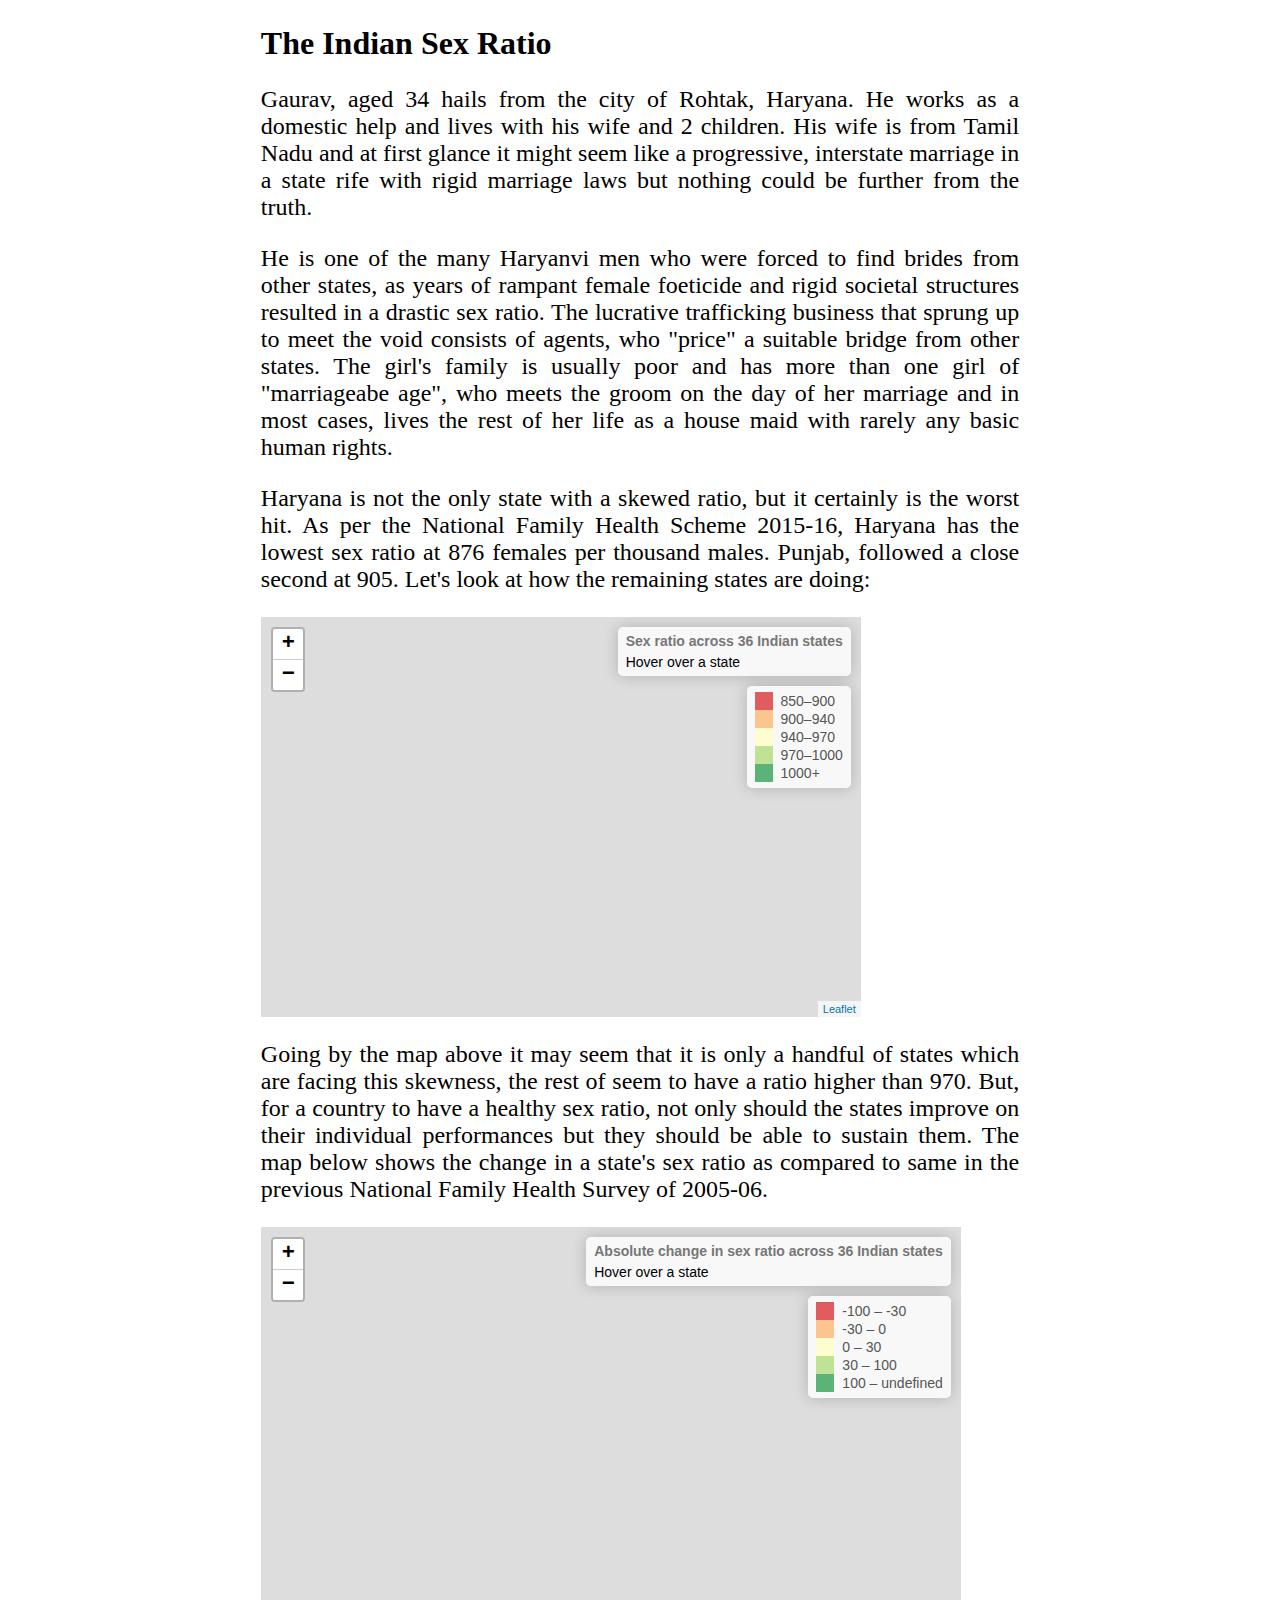
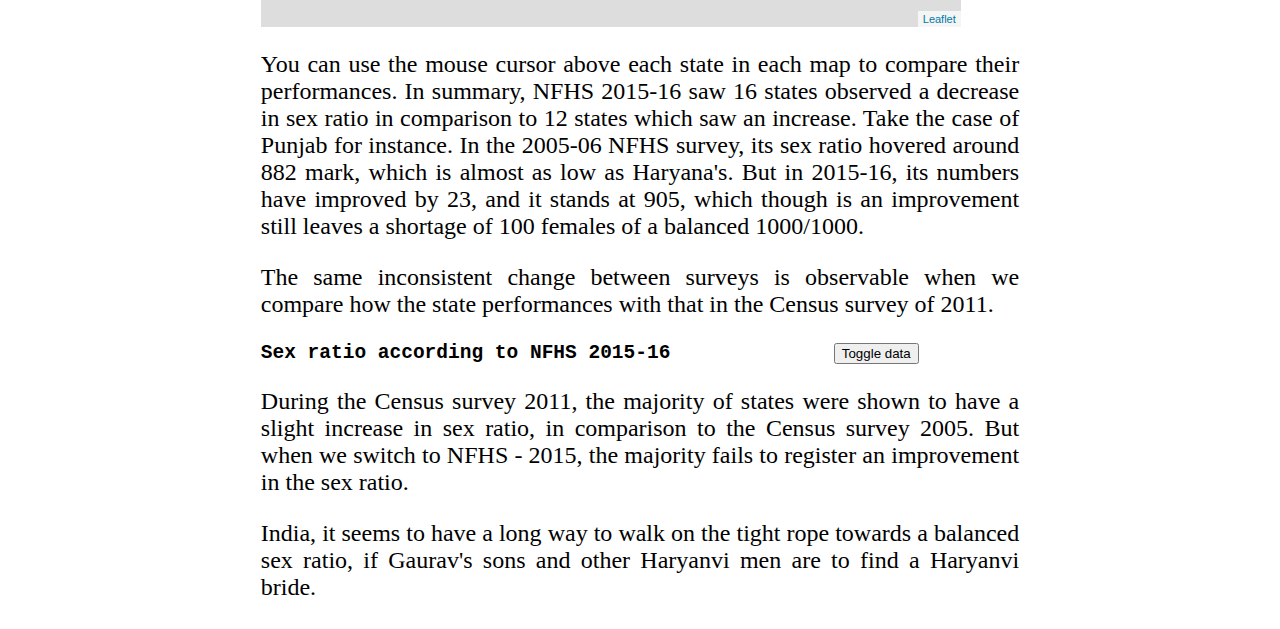
==== sexratio/index.html @ b7715699 "ENH: first commit to story" ====
<!doctype html>
<html lang="en">
  <head>
    <meta charset="utf-8">
    <title>How the sex ratio is not doing good</title>
    
    <!-- SEE IF ALL THE METADATA BELOW HAS TO BE CHANGED -->
    <meta name="apple-mobile-web-app-capable" content="yes" />
    <meta name="apple-mobile-web-app-status-bar-style" content="black-translucent" />
    <meta name="viewport" content="width=device-width, initial-scale=1, minimum-scale=1, maximum-scale=1, user-scalable=no, shrink-to-fit=no">


    <link rel="stylesheet" href="css/leaflet.css" />
    <link rel="stylesheet" href="css/style.css" />
    <script src="js/jquery-3.2.1.min.js"></script>
    <script src="/js/d3.v4.min.js"></script>
    <script src="js/leaflet.js"></script>
    <script src="js/topojson.min.js"></script>
    <style type="text/css">
        
    </style>
</head>
<body>
    <div class="container">
        <h1>
            The Indian Sex Ratio
        </h1>
        <div class="story">
            <p>Gaurav, aged 34 hails from the city of Rohtak, Haryana. He works as a
            domestic help and lives with his wife and 2 children. His wife is from Tamil
            Nadu and at first glance it might seem like a progressive, interstate marriage in a 
            state rife with rigid marriage laws but nothing could be further from the truth.
            </p>

            
            <p>
                He is one of the many Haryanvi men who were forced to find brides from other states,
                as years of rampant female foeticide and rigid societal structures resulted in 
                a drastic sex ratio. The lucrative trafficking business that sprung up to 
                meet the void consists of agents, who "price" a suitable bridge from other states. 
                The girl's family is usually poor and has more than one girl of "marriageabe age",
                who meets the groom on the day of her marriage and in most cases, lives the rest of 
                her life as a house maid with rarely any basic human rights.
            </p>

            <p>
                Haryana is not the only state with a skewed ratio, but it certainly is the worst hit.
                As per the National Family Health Scheme 2015-16, Haryana has the lowest sex ratio
                at 876 females per thousand males. Punjab, followed a close second at 905. Let's look at 
                how the remaining states are doing:
            </p>
        </div>
        <div class="visual" id="sex_ratio_india">
        </div>
        <div class="story">
            <p>
                Going by the map above it may seem that it is only a handful of states which are
                facing this skewness, the rest of seem to have a ratio higher than 970. But, for
                a country to have a healthy sex ratio, not only should the states improve on their
                individual performances but they should be able to sustain them. The map below 
                shows the change in a state's sex ratio as compared to same in the previous 
                National Family Health Survey of 2005-06.    
            </p>
        </div>
        <div class="visual" id="yoy_sex_ratio"></div>
        <div class="story">
            <p>
                You can use the mouse cursor above each state in each map to compare their
                performances. In summary, NFHS 2015-16 saw 16 states observed a decrease in sex
                ratio in comparison to 12 states which saw an increase. Take the case of Punjab
                for instance. In the 2005-06 NFHS survey, its sex ratio hovered around 882 mark,
                which is almost as low as Haryana's. But in 2015-16, its numbers have improved
                by 23, and it stands at 905, which though is an improvement still leaves a
                shortage of 100 females of a balanced 1000/1000.
            </p>
            <p>
                The same inconsistent change between surveys is observable when we compare how
                the state performances with that  in the Census survey of 2011.
            </p>
        </div>
        <div class="scatter">
            <h2>Sex ratio according to 
                <span class="survey_name">NFHS 2015-16</span>
                <button type="button" name="update_button" onclick="update_data()">
                  Toggle data
                </button>
            </h2>
        </div>
        <div class="story">
            <p>
                During the Census survey 2011, the majority of states were shown to have a slight 
                increase in sex ratio, in comparison to the Census survey 2005. But when we switch to 
                NFHS - 2015, the majority fails to register an improvement in the sex ratio. 
            </p>
            <p>
                India, it seems to have a long way to walk on the tight rope towards a balanced
                sex ratio, if Gaurav's sons and other Haryanvi men are to find a Haryanvi bride.
            </p>
        </div>
    </div>
    <script type="text/javascript" src="js/sex_ratio_india.js"></script>
    <script type="text/javascript" src="js/yoy_sex_ratio_india.js"></script>
    <script type="text/javascript" src="js/scatterplot.js"></script>
</body>
</html>
---- sexratio/css/leaflet.css ----
/* required styles */

.leaflet-pane,
.leaflet-tile,
.leaflet-marker-icon,
.leaflet-marker-shadow,
.leaflet-tile-container,
.leaflet-pane > svg,
.leaflet-pane > canvas,
.leaflet-zoom-box,
.leaflet-image-layer,
.leaflet-layer {
	position: absolute;
	left: 0;
	top: 0;
	}
.leaflet-container {
	overflow: hidden;
	}
.leaflet-tile,
.leaflet-marker-icon,
.leaflet-marker-shadow {
	-webkit-user-select: none;
	   -moz-user-select: none;
	        user-select: none;
	  -webkit-user-drag: none;
	}
/* Safari renders non-retina tile on retina better with this, but Chrome is worse */
.leaflet-safari .leaflet-tile {
	image-rendering: -webkit-optimize-contrast;
	}
/* hack that prevents hw layers "stretching" when loading new tiles */
.leaflet-safari .leaflet-tile-container {
	width: 1600px;
	height: 1600px;
	-webkit-transform-origin: 0 0;
	}
.leaflet-marker-icon,
.leaflet-marker-shadow {
	display: block;
	}
/* .leaflet-container svg: reset svg max-width decleration shipped in Joomla! (joomla.org) 3.x */
/* .leaflet-container img: map is broken in FF if you have max-width: 100% on tiles */
.leaflet-container .leaflet-overlay-pane svg,
.leaflet-container .leaflet-marker-pane img,
.leaflet-container .leaflet-shadow-pane img,
.leaflet-container .leaflet-tile-pane img,
.leaflet-container img.leaflet-image-layer {
	max-width: none !important;
	}

.leaflet-container.leaflet-touch-zoom {
	-ms-touch-action: pan-x pan-y;
	touch-action: pan-x pan-y;
	}
.leaflet-container.leaflet-touch-drag {
	-ms-touch-action: pinch-zoom;
	}
.leaflet-container.leaflet-touch-drag.leaflet-touch-zoom {
	-ms-touch-action: none;
	touch-action: none;
}
.leaflet-container {
	-webkit-tap-highlight-color: transparent;
}
.leaflet-container a {
	-webkit-tap-highlight-color: rgba(51, 181, 229, 0.4);
}
.leaflet-tile {
	filter: inherit;
	visibility: hidden;
	}
.leaflet-tile-loaded {
	visibility: inherit;
	}
.leaflet-zoom-box {
	width: 0;
	height: 0;
	-moz-box-sizing: border-box;
	     box-sizing: border-box;
	z-index: 800;
	}
/* workaround for https://bugzilla.mozilla.org/show_bug.cgi?id=888319 */
.leaflet-overlay-pane svg {
	-moz-user-select: none;
	}

.leaflet-pane         { z-index: 400; }

.leaflet-tile-pane    { z-index: 200; }
.leaflet-overlay-pane { z-index: 400; }
.leaflet-shadow-pane  { z-index: 500; }
.leaflet-marker-pane  { z-index: 600; }
.leaflet-tooltip-pane   { z-index: 650; }
.leaflet-popup-pane   { z-index: 700; }

.leaflet-map-pane canvas { z-index: 100; }
.leaflet-map-pane svg    { z-index: 200; }

.leaflet-vml-shape {
	width: 1px;
	height: 1px;
	}
.lvml {
	behavior: url(#default#VML);
	display: inline-block;
	position: absolute;
	}


/* control positioning */

.leaflet-control {
	position: relative;
	z-index: 800;
	pointer-events: visiblePainted; /* IE 9-10 doesn't have auto */
	pointer-events: auto;
	}
.leaflet-top,
.leaflet-bottom {
	position: absolute;
	z-index: 1000;
	pointer-events: none;
	}
.leaflet-top {
	top: 0;
	}
.leaflet-right {
	right: 0;
	}
.leaflet-bottom {
	bottom: 0;
	}
.leaflet-left {
	left: 0;
	}
.leaflet-control {
	float: left;
	clear: both;
	}
.leaflet-right .leaflet-control {
	float: right;
	}
.leaflet-top .leaflet-control {
	margin-top: 10px;
	}
.leaflet-bottom .leaflet-control {
	margin-bottom: 10px;
	}
.leaflet-left .leaflet-control {
	margin-left: 10px;
	}
.leaflet-right .leaflet-control {
	margin-right: 10px;
	}


/* zoom and fade animations */

.leaflet-fade-anim .leaflet-tile {
	will-change: opacity;
	}
.leaflet-fade-anim .leaflet-popup {
	opacity: 0;
	-webkit-transition: opacity 0.2s linear;
	   -moz-transition: opacity 0.2s linear;
	     -o-transition: opacity 0.2s linear;
	        transition: opacity 0.2s linear;
	}
.leaflet-fade-anim .leaflet-map-pane .leaflet-popup {
	opacity: 1;
	}
.leaflet-zoom-animated {
	-webkit-transform-origin: 0 0;
	    -ms-transform-origin: 0 0;
	        transform-origin: 0 0;
	}
.leaflet-zoom-anim .leaflet-zoom-animated {
	will-change: transform;
	}
.leaflet-zoom-anim .leaflet-zoom-animated {
	-webkit-transition: -webkit-transform 0.25s cubic-bezier(0,0,0.25,1);
	   -moz-transition:    -moz-transform 0.25s cubic-bezier(0,0,0.25,1);
	     -o-transition:      -o-transform 0.25s cubic-bezier(0,0,0.25,1);
	        transition:         transform 0.25s cubic-bezier(0,0,0.25,1);
	}
.leaflet-zoom-anim .leaflet-tile,
.leaflet-pan-anim .leaflet-tile {
	-webkit-transition: none;
	   -moz-transition: none;
	     -o-transition: none;
	        transition: none;
	}

.leaflet-zoom-anim .leaflet-zoom-hide {
	visibility: hidden;
	}


/* cursors */

.leaflet-interactive {
	cursor: pointer;
	}
.leaflet-grab {
	cursor: -webkit-grab;
	cursor:    -moz-grab;
	}
.leaflet-crosshair,
.leaflet-crosshair .leaflet-interactive {
	cursor: crosshair;
	}
.leaflet-popup-pane,
.leaflet-control {
	cursor: auto;
	}
.leaflet-dragging .leaflet-grab,
.leaflet-dragging .leaflet-grab .leaflet-interactive,
.leaflet-dragging .leaflet-marker-draggable {
	cursor: move;
	cursor: -webkit-grabbing;
	cursor:    -moz-grabbing;
	}

/* marker & overlays interactivity */
.leaflet-marker-icon,
.leaflet-marker-shadow,
.leaflet-image-layer,
.leaflet-pane > svg path,
.leaflet-tile-container {
	pointer-events: none;
	}

.leaflet-marker-icon.leaflet-interactive,
.leaflet-image-layer.leaflet-interactive,
.leaflet-pane > svg path.leaflet-interactive {
	pointer-events: visiblePainted; /* IE 9-10 doesn't have auto */
	pointer-events: auto;
	}

/* visual tweaks */

.leaflet-container {
	background: #ddd;
	outline: 0;
	}
.leaflet-container a {
	color: #0078A8;
	}
.leaflet-container a.leaflet-active {
	outline: 2px solid orange;
	}
.leaflet-zoom-box {
	border: 2px dotted #38f;
	background: rgba(255,255,255,0.5);
	}


/* general typography */
.leaflet-container {
	font: 12px/1.5 "Helvetica Neue", Arial, Helvetica, sans-serif;
	}


/* general toolbar styles */

.leaflet-bar {
	box-shadow: 0 1px 5px rgba(0,0,0,0.65);
	border-radius: 4px;
	}
.leaflet-bar a,
.leaflet-bar a:hover {
	background-color: #fff;
	border-bottom: 1px solid #ccc;
	width: 26px;
	height: 26px;
	line-height: 26px;
	display: block;
	text-align: center;
	text-decoration: none;
	color: black;
	}
.leaflet-bar a,
.leaflet-control-layers-toggle {
	background-position: 50% 50%;
	background-repeat: no-repeat;
	display: block;
	}
.leaflet-bar a:hover {
	background-color: #f4f4f4;
	}
.leaflet-bar a:first-child {
	border-top-left-radius: 4px;
	border-top-right-radius: 4px;
	}
.leaflet-bar a:last-child {
	border-bottom-left-radius: 4px;
	border-bottom-right-radius: 4px;
	border-bottom: none;
	}
.leaflet-bar a.leaflet-disabled {
	cursor: default;
	background-color: #f4f4f4;
	color: #bbb;
	}

.leaflet-touch .leaflet-bar a {
	width: 30px;
	height: 30px;
	line-height: 30px;
	}
.leaflet-touch .leaflet-bar a:first-child {
	border-top-left-radius: 2px;
	border-top-right-radius: 2px;
	}
.leaflet-touch .leaflet-bar a:last-child {
	border-bottom-left-radius: 2px;
	border-bottom-right-radius: 2px;
	}

/* zoom control */

.leaflet-control-zoom-in,
.leaflet-control-zoom-out {
	font: bold 18px 'Lucida Console', Monaco, monospace;
	text-indent: 1px;
	}

.leaflet-touch .leaflet-control-zoom-in, .leaflet-touch .leaflet-control-zoom-out  {
	font-size: 22px;
	}


/* layers control */

.leaflet-control-layers {
	box-shadow: 0 1px 5px rgba(0,0,0,0.4);
	background: #fff;
	border-radius: 5px;
	}
.leaflet-control-layers-toggle {
	background-image: url(images/layers.png);
	width: 36px;
	height: 36px;
	}
.leaflet-retina .leaflet-control-layers-toggle {
	background-image: url(images/layers-2x.png);
	background-size: 26px 26px;
	}
.leaflet-touch .leaflet-control-layers-toggle {
	width: 44px;
	height: 44px;
	}
.leaflet-control-layers .leaflet-control-layers-list,
.leaflet-control-layers-expanded .leaflet-control-layers-toggle {
	display: none;
	}
.leaflet-control-layers-expanded .leaflet-control-layers-list {
	display: block;
	position: relative;
	}
.leaflet-control-layers-expanded {
	padding: 6px 10px 6px 6px;
	color: #333;
	background: #fff;
	}
.leaflet-control-layers-scrollbar {
	overflow-y: scroll;
	overflow-x: hidden;
	padding-right: 5px;
	}
.leaflet-control-layers-selector {
	margin-top: 2px;
	position: relative;
	top: 1px;
	}
.leaflet-control-layers label {
	display: block;
	}
.leaflet-control-layers-separator {
	height: 0;
	border-top: 1px solid #ddd;
	margin: 5px -10px 5px -6px;
	}

/* Default icon URLs */
.leaflet-default-icon-path {
	background-image: url(images/marker-icon.png);
	}


/* attribution and scale controls */

.leaflet-container .leaflet-control-attribution {
	background: #fff;
	background: rgba(255, 255, 255, 0.7);
	margin: 0;
	}
.leaflet-control-attribution,
.leaflet-control-scale-line {
	padding: 0 5px;
	color: #333;
	}
.leaflet-control-attribution a {
	text-decoration: none;
	}
.leaflet-control-attribution a:hover {
	text-decoration: underline;
	}
.leaflet-container .leaflet-control-attribution,
.leaflet-container .leaflet-control-scale {
	font-size: 11px;
	}
.leaflet-left .leaflet-control-scale {
	margin-left: 5px;
	}
.leaflet-bottom .leaflet-control-scale {
	margin-bottom: 5px;
	}
.leaflet-control-scale-line {
	border: 2px solid #777;
	border-top: none;
	line-height: 1.1;
	padding: 2px 5px 1px;
	font-size: 11px;
	white-space: nowrap;
	overflow: hidden;
	-moz-box-sizing: border-box;
	     box-sizing: border-box;

	background: #fff;
	background: rgba(255, 255, 255, 0.5);
	}
.leaflet-control-scale-line:not(:first-child) {
	border-top: 2px solid #777;
	border-bottom: none;
	margin-top: -2px;
	}
.leaflet-control-scale-line:not(:first-child):not(:last-child) {
	border-bottom: 2px solid #777;
	}

.leaflet-touch .leaflet-control-attribution,
.leaflet-touch .leaflet-control-layers,
.leaflet-touch .leaflet-bar {
	box-shadow: none;
	}
.leaflet-touch .leaflet-control-layers,
.leaflet-touch .leaflet-bar {
	border: 2px solid rgba(0,0,0,0.2);
	background-clip: padding-box;
	}


/* popup */

.leaflet-popup {
	position: absolute;
	text-align: center;
	margin-bottom: 20px;
	}
.leaflet-popup-content-wrapper {
	padding: 1px;
	text-align: left;
	border-radius: 12px;
	}
.leaflet-popup-content {
	margin: 13px 19px;
	line-height: 1.4;
	}
.leaflet-popup-content p {
	margin: 18px 0;
	}
.leaflet-popup-tip-container {
	width: 40px;
	height: 20px;
	position: absolute;
	left: 50%;
	margin-left: -20px;
	overflow: hidden;
	pointer-events: none;
	}
.leaflet-popup-tip {
	width: 17px;
	height: 17px;
	padding: 1px;

	margin: -10px auto 0;

	-webkit-transform: rotate(45deg);
	   -moz-transform: rotate(45deg);
	    -ms-transform: rotate(45deg);
	     -o-transform: rotate(45deg);
	        transform: rotate(45deg);
	}
.leaflet-popup-content-wrapper,
.leaflet-popup-tip {
	background: white;
	color: #333;
	box-shadow: 0 3px 14px rgba(0,0,0,0.4);
	}
.leaflet-container a.leaflet-popup-close-button {
	position: absolute;
	top: 0;
	right: 0;
	padding: 4px 4px 0 0;
	border: none;
	text-align: center;
	width: 18px;
	height: 14px;
	font: 16px/14px Tahoma, Verdana, sans-serif;
	color: #c3c3c3;
	text-decoration: none;
	font-weight: bold;
	background: transparent;
	}
.leaflet-container a.leaflet-popup-close-button:hover {
	color: #999;
	}
.leaflet-popup-scrolled {
	overflow: auto;
	border-bottom: 1px solid #ddd;
	border-top: 1px solid #ddd;
	}

.leaflet-oldie .leaflet-popup-content-wrapper {
	zoom: 1;
	}
.leaflet-oldie .leaflet-popup-tip {
	width: 24px;
	margin: 0 auto;

	-ms-filter: "progid:DXImageTransform.Microsoft.Matrix(M11=0.70710678, M12=0.70710678, M21=-0.70710678, M22=0.70710678)";
	filter: progid:DXImageTransform.Microsoft.Matrix(M11=0.70710678, M12=0.70710678, M21=-0.70710678, M22=0.70710678);
	}
.leaflet-oldie .leaflet-popup-tip-container {
	margin-top: -1px;
	}

.leaflet-oldie .leaflet-control-zoom,
.leaflet-oldie .leaflet-control-layers,
.leaflet-oldie .leaflet-popup-content-wrapper,
.leaflet-oldie .leaflet-popup-tip {
	border: 1px solid #999;
	}


/* div icon */

.leaflet-div-icon {
	background: #fff;
	border: 1px solid #666;
	}


/* Tooltip */
/* Base styles for the element that has a tooltip */
.leaflet-tooltip {
	position: absolute;
	padding: 6px;
	background-color: #fff;
	border: 1px solid #fff;
	border-radius: 3px;
	color: #222;
	white-space: nowrap;
	-webkit-user-select: none;
	-moz-user-select: none;
	-ms-user-select: none;
	user-select: none;
	pointer-events: none;
	box-shadow: 0 1px 3px rgba(0,0,0,0.4);
	}
.leaflet-tooltip.leaflet-clickable {
	cursor: pointer;
	pointer-events: auto;
	}
.leaflet-tooltip-top:before,
.leaflet-tooltip-bottom:before,
.leaflet-tooltip-left:before,
.leaflet-tooltip-right:before {
	position: absolute;
	pointer-events: none;
	border: 6px solid transparent;
	background: transparent;
	content: "";
	}

/* Directions */

.leaflet-tooltip-bottom {
	margin-top: 6px;
}
.leaflet-tooltip-top {
	margin-top: -6px;
}
.leaflet-tooltip-bottom:before,
.leaflet-tooltip-top:before {
	left: 50%;
	margin-left: -6px;
	}
.leaflet-tooltip-top:before {
	bottom: 0;
	margin-bottom: -12px;
	border-top-color: #fff;
	}
.leaflet-tooltip-bottom:before {
	top: 0;
	margin-top: -12px;
	margin-left: -6px;
	border-bottom-color: #fff;
	}
.leaflet-tooltip-left {
	margin-left: -6px;
}
.leaflet-tooltip-right {
	margin-left: 6px;
}
.leaflet-tooltip-left:before,
.leaflet-tooltip-right:before {
	top: 50%;
	margin-top: -6px;
	}
.leaflet-tooltip-left:before {
	right: 0;
	margin-right: -12px;
	border-left-color: #fff;
	}
.leaflet-tooltip-right:before {
	left: 0;
	margin-left: -12px;
	border-right-color: #fff;
	}
---- sexratio/css/style.css ----
body { font-family: Georgia; }
.container {
    margin: 2% 20% 2% 20% ;
    width: 60%;
}
div.story {
    font-size: 24px;
    hyphens: manual;
    text-align: justify;
}
div.visual {
    width: 600px;
    height: 400px;
}
div#yoy_sex_ratio {
    width: 700px;
}
.map_mouseover_label  {
    background-color: rgba(233, 233, 233, 0.81) !important;
    opacity: 0.8 !important;
    font-weight: 700;
    border: 5px solid rgba(0, 0, 0, .5);
    padding: 3px;
    background-clip: padding-box;
    width:200px;
    z: 20000 !important;
}
.leaflet-popup-content-wrapper {
    border-radius: 0px !important;            
}
caption {
    font-size: 18px;
}
.info {
    padding: 6px 8px;
    font: 14px/16px Arial, Helvetica, sans-serif;
    background: white;
    background: rgba(255,255,255,0.8);
    box-shadow: 0 0 15px rgba(0,0,0,0.2);
    border-radius: 5px;
}
.info h4 {
    margin: 0 0 5px;
    color: #777;
}
.legend {
    line-height: 18px;
    color: #555;
    /*margin-top: 50px!important;*/
}
.legend i {
    width: 18px;
    height: 18px;
    float: left;
    margin-right: 8px;
    opacity: 0.7;
}
/* scatterplot css*/

div.scatter { 
    font-family: monospace; 
    /*background-color: #f5f5f5;*/
}
.scatter .tooltip {
    position: absolute;
    font-size: 12px;
    width:  auto;
    height: auto;
    pointer-events: none;
    background-color: white;
    padding: 10px;
}
circle {cursor: pointer;}
button { margin-left: 20%; }
table.td { float:right; }
g.axis path { display: none; }
g.tick text { font-size: 12px; }
.x_axis_label, .y_axis_label {
  font-size: 16px;
}
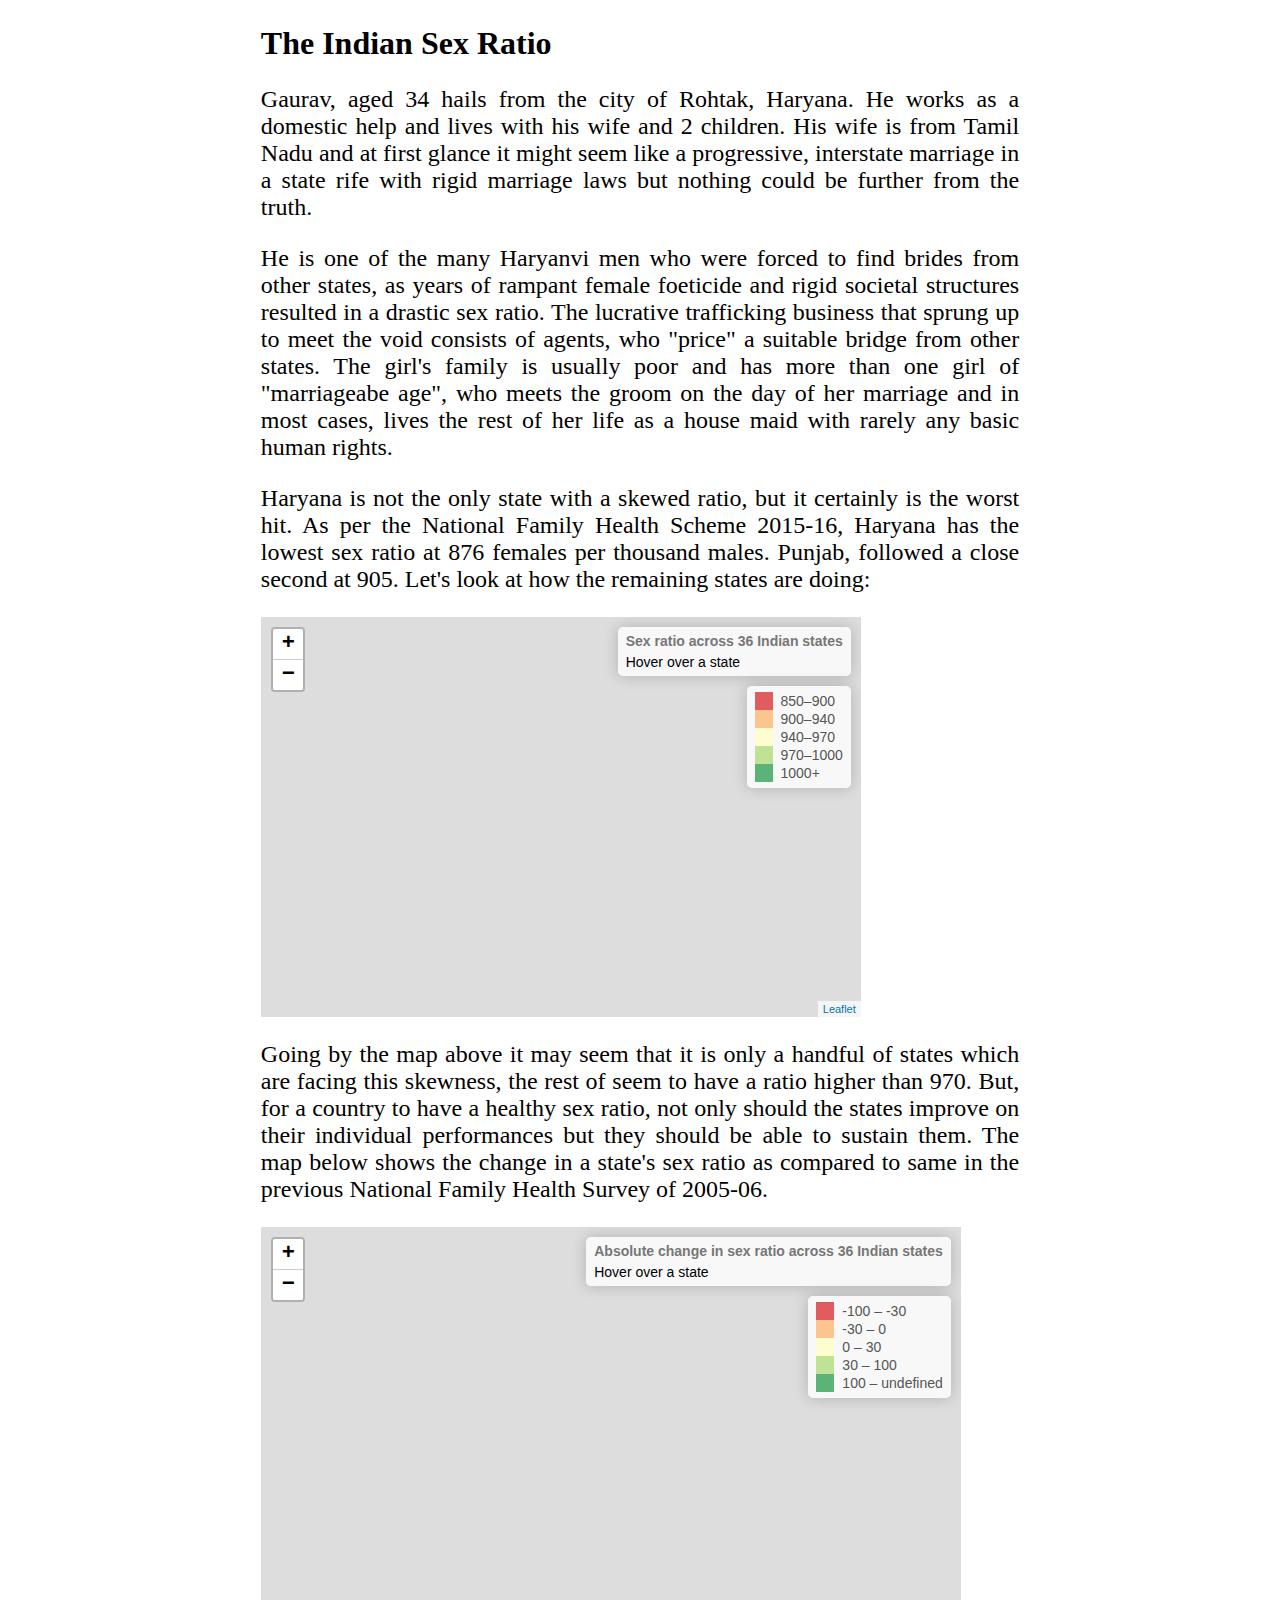
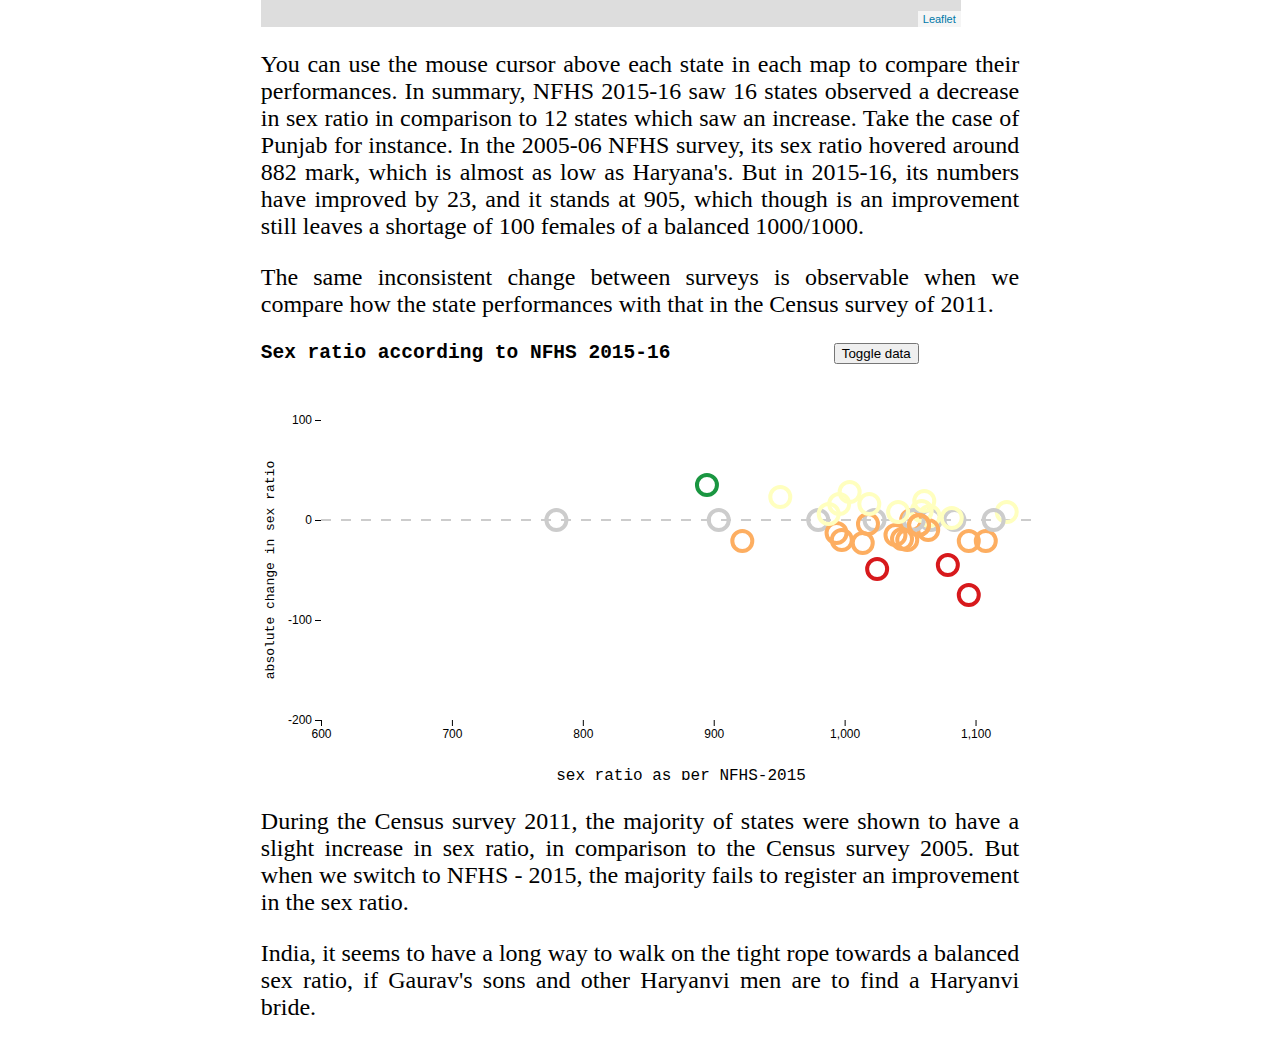
==== commit 5a859965: "MAINT: removed relative URL" ====
--- a/sexratio/index.html
+++ b/sexratio/index.html
@@ -13,7 +13,7 @@
     <link rel="stylesheet" href="css/leaflet.css" />
     <link rel="stylesheet" href="css/style.css" />
     <script src="js/jquery-3.2.1.min.js"></script>
-    <script src="/js/d3.v4.min.js"></script>
+    <script src="js/d3.v4.min.js"></script>
     <script src="js/leaflet.js"></script>
     <script src="js/topojson.min.js"></script>
     <style type="text/css">
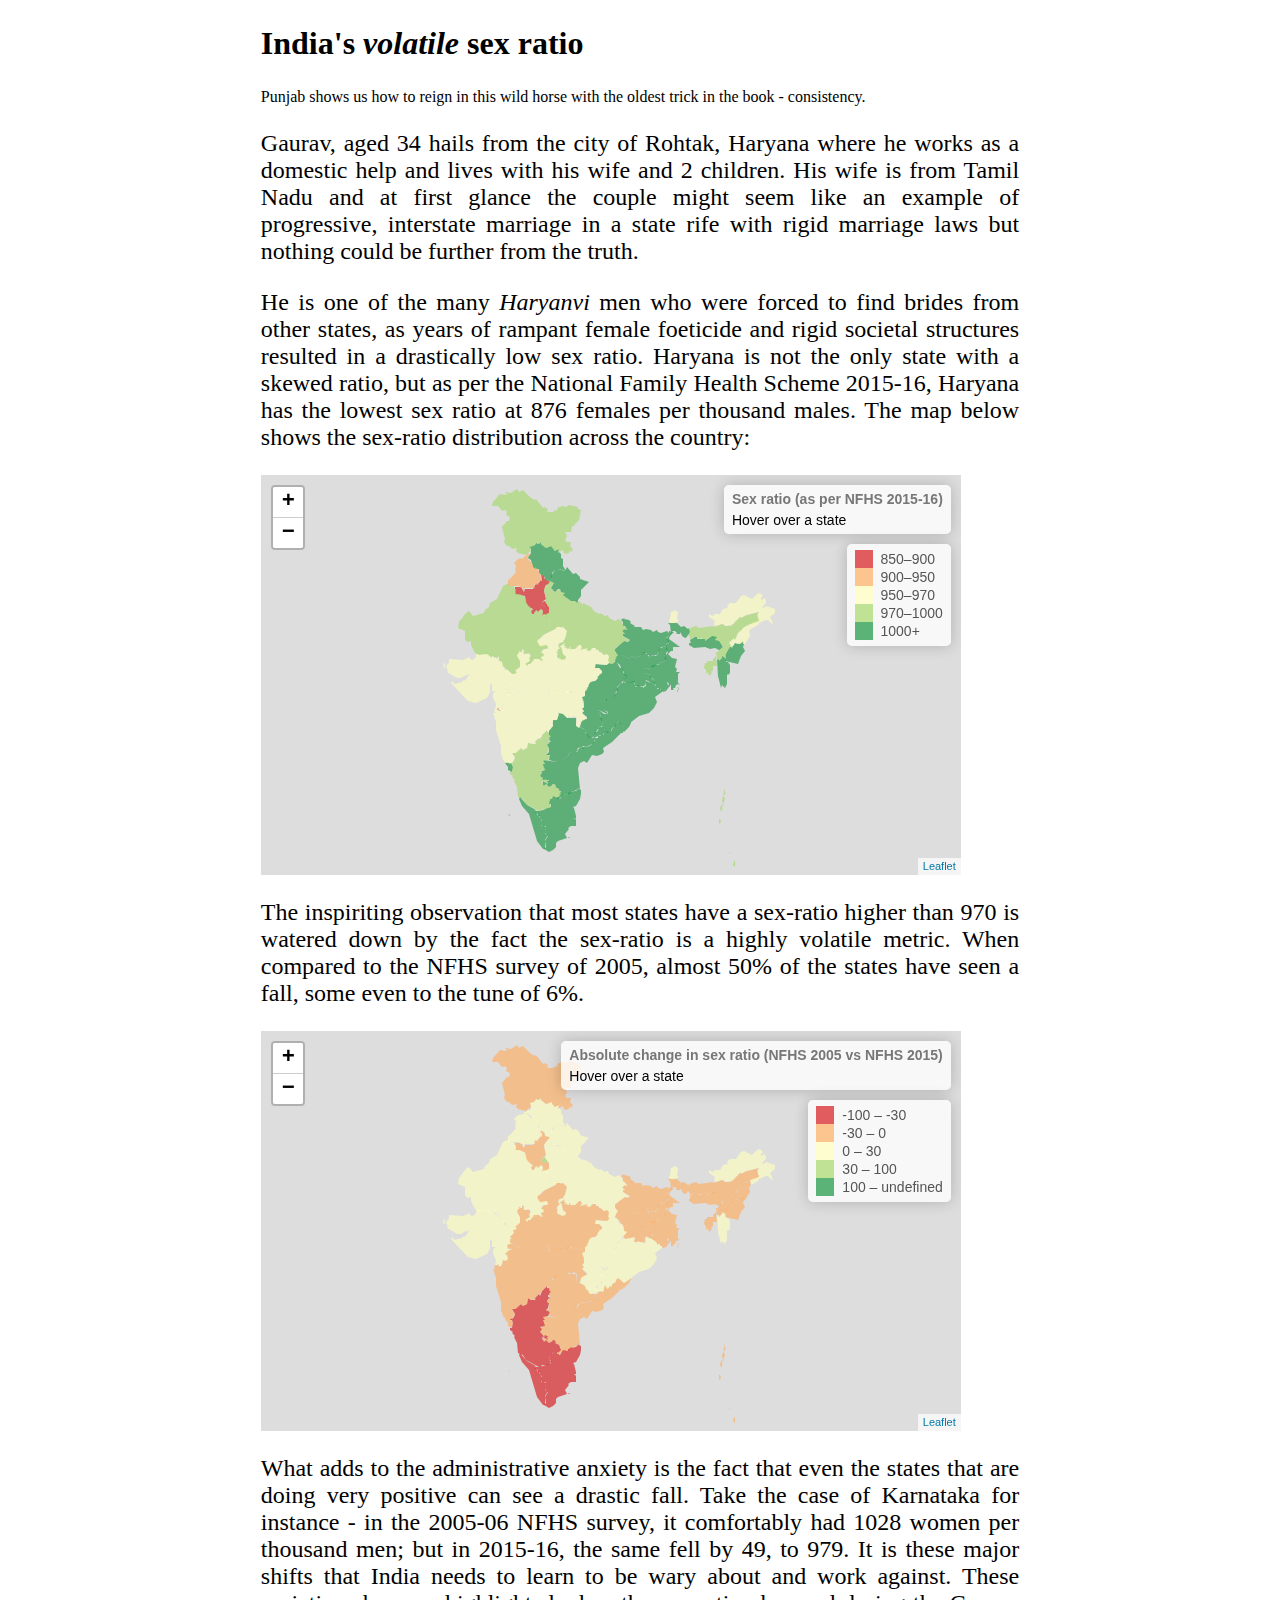
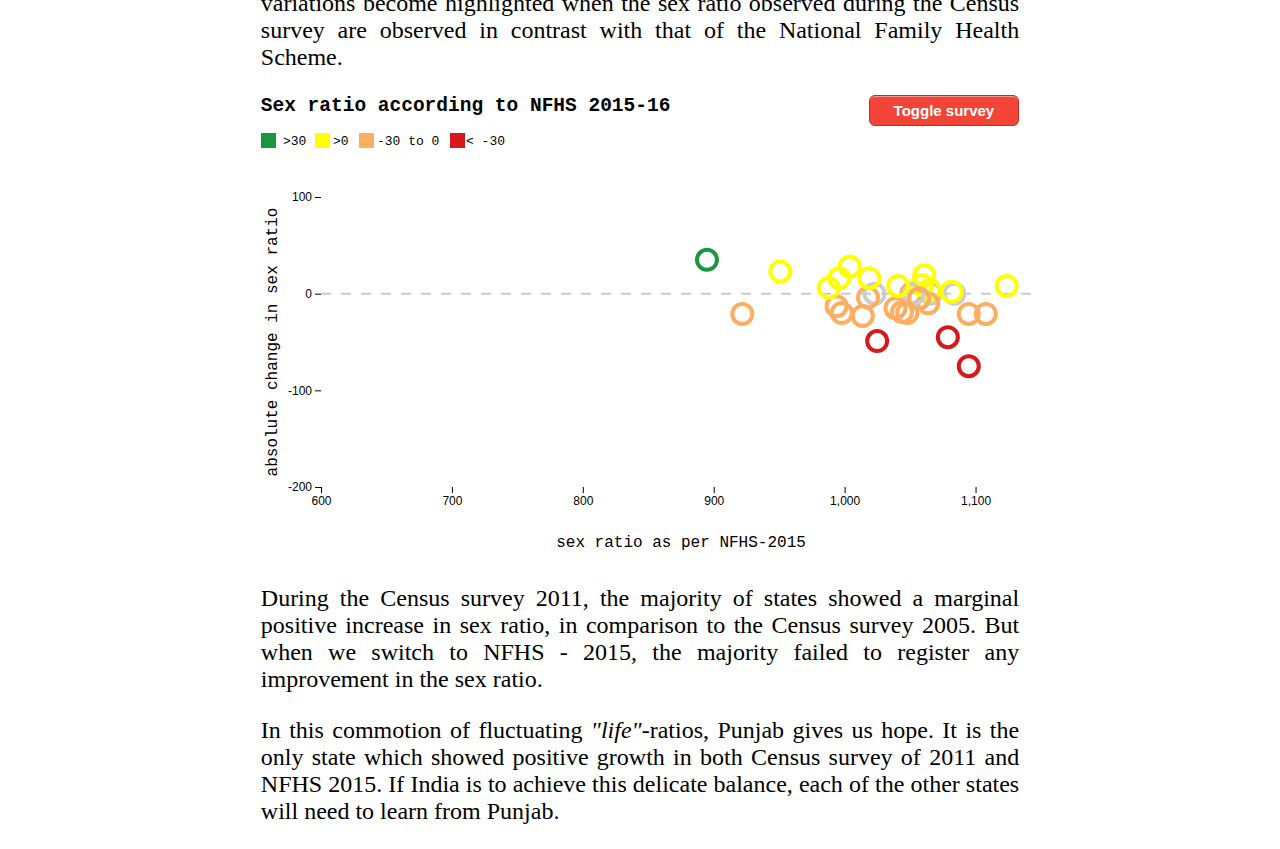
==== commit 03590121: "ENH: made some story changes" ====
--- a/sexratio/index.html
+++ b/sexratio/index.html
@@ -1,8 +1,5 @@
-<!doctype html>
-<html lang="en">
-  <head>
-    <meta charset="utf-8">
-    <title>How the sex ratio is not doing good</title>
+<!doctype html> <html lang="en">   <head>     <meta charset="utf-8">
+<title>How the sex ratio is not doing good</title>
     
     <!-- SEE IF ALL THE METADATA BELOW HAS TO BE CHANGED -->
     <meta name="apple-mobile-web-app-capable" content="yes" />
@@ -16,85 +13,89 @@
     <script src="js/d3.v4.min.js"></script>
     <script src="js/leaflet.js"></script>
     <script src="js/topojson.min.js"></script>
-    <style type="text/css">
-        
-    </style>
 </head>
 <body>
     <div class="container">
         <h1>
-            The Indian Sex Ratio
+            India's <i>volatile</i> sex ratio
         </h1>
+        <sub>Punjab shows us how to reign in this wild horse with the oldest 
+        trick in the book - consistency.</sub>
         <div class="story">
-            <p>Gaurav, aged 34 hails from the city of Rohtak, Haryana. He works as a
+            <p>Gaurav, aged 34 hails from the city of Rohtak, Haryana where he works as a
             domestic help and lives with his wife and 2 children. His wife is from Tamil
-            Nadu and at first glance it might seem like a progressive, interstate marriage in a 
-            state rife with rigid marriage laws but nothing could be further from the truth.
+            Nadu and at first glance the couple might seem like an example of progressive, 
+            interstate marriage in a state rife with rigid marriage laws but nothing could 
+            be further from the truth.
             </p>
 
             
             <p>
-                He is one of the many Haryanvi men who were forced to find brides from other states,
-                as years of rampant female foeticide and rigid societal structures resulted in 
-                a drastic sex ratio. The lucrative trafficking business that sprung up to 
-                meet the void consists of agents, who "price" a suitable bridge from other states. 
-                The girl's family is usually poor and has more than one girl of "marriageabe age",
-                who meets the groom on the day of her marriage and in most cases, lives the rest of 
-                her life as a house maid with rarely any basic human rights.
-            </p>
-
-            <p>
-                Haryana is not the only state with a skewed ratio, but it certainly is the worst hit.
-                As per the National Family Health Scheme 2015-16, Haryana has the lowest sex ratio
-                at 876 females per thousand males. Punjab, followed a close second at 905. Let's look at 
-                how the remaining states are doing:
+            He is one of the many <i>Haryanvi</i> men who were forced to find brides from other states,
+            as years of rampant female foeticide and rigid societal structures resulted in 
+            a drastically low sex ratio. 
+            Haryana is not the only state with a skewed ratio, but as per the National 
+            Family Health Scheme 2015-16, Haryana has the lowest sex ratio
+            at 876 females per thousand males. The map below shows the sex-ratio distribution
+            across the country:
             </p>
         </div>
         <div class="visual" id="sex_ratio_india">
         </div>
         <div class="story">
             <p>
-                Going by the map above it may seem that it is only a handful of states which are
-                facing this skewness, the rest of seem to have a ratio higher than 970. But, for
-                a country to have a healthy sex ratio, not only should the states improve on their
-                individual performances but they should be able to sustain them. The map below 
-                shows the change in a state's sex ratio as compared to same in the previous 
-                National Family Health Survey of 2005-06.    
+            The inspiriting observation that most states have a sex-ratio higher than 970 
+            is watered down by the fact the sex-ratio is a highly volatile metric. 
+            When compared to the NFHS survey of 2005, almost 50% of the states have seen 
+            a fall, some even to the tune of 6%. 
             </p>
         </div>
         <div class="visual" id="yoy_sex_ratio"></div>
         <div class="story">
             <p>
-                You can use the mouse cursor above each state in each map to compare their
-                performances. In summary, NFHS 2015-16 saw 16 states observed a decrease in sex
-                ratio in comparison to 12 states which saw an increase. Take the case of Punjab
-                for instance. In the 2005-06 NFHS survey, its sex ratio hovered around 882 mark,
-                which is almost as low as Haryana's. But in 2015-16, its numbers have improved
-                by 23, and it stands at 905, which though is an improvement still leaves a
-                shortage of 100 females of a balanced 1000/1000.
-            </p>
-            <p>
-                The same inconsistent change between surveys is observable when we compare how
-                the state performances with that  in the Census survey of 2011.
+            What adds to the administrative anxiety is the fact that even the states that
+            are doing very positive can see a drastic fall. Take the case of Karnataka
+            for instance - in the 2005-06 NFHS survey, it comfortably had 1028 women
+            per thousand men; but in 2015-16, the same fell by 49, to 979.
+
+            It is these major shifts that India needs to learn to be wary about and work
+            against. These variations become highlighted when the sex ratio observed 
+            during the Census survey are observed in contrast with that of the 
+            National Family Health Scheme.
             </p>
         </div>
         <div class="scatter">
             <h2>Sex ratio according to 
                 <span class="survey_name">NFHS 2015-16</span>
                 <button type="button" name="update_button" onclick="update_data()">
-                  Toggle data
+                  Toggle survey
                 </button>
             </h2>
+            <div>
+                <svg width=300 height=20>
+                    <rect fill='#1a9641' width=15 height=15 />
+                    <text x=22 y=12> >30</text>
+                    <rect x="54" width=15 height=15 fill='#ffff00' />
+                    <text x=72 y=12> >0</text>
+                    <rect x="98" width=15 height=15 fill='#fdae61' />
+                    <text x=116 y=12>-30 to 0</text>
+                    <rect x="189" fill='#d7191c' width=15 height=15 />
+                    <text x=205 y=12>< -30</text>
+                </svg>
+            </div>
         </div>
         <div class="story">
             <p>
-                During the Census survey 2011, the majority of states were shown to have a slight 
-                increase in sex ratio, in comparison to the Census survey 2005. But when we switch to 
-                NFHS - 2015, the majority fails to register an improvement in the sex ratio. 
+            During the Census survey 2011, the majority of states showed a marginal 
+            positive increase in sex ratio, in comparison to the Census survey 2005. But when 
+            we switch to NFHS - 2015, the majority failed to register any improvement
+            in the sex ratio. 
             </p>
             <p>
-                India, it seems to have a long way to walk on the tight rope towards a balanced
-                sex ratio, if Gaurav's sons and other Haryanvi men are to find a Haryanvi bride.
+            In this commotion of fluctuating <i>"life"</i>-ratios, Punjab gives us hope.
+            It is the only state which showed positive growth in both Census survey of 2011
+            and NFHS 2015. If India is to achieve this delicate balance, each of the other states
+            will need to learn from Punjab.
             </p>
         </div>
     </div>
--- a/sexratio/css/style.css
+++ b/sexratio/css/style.css
@@ -1,4 +1,5 @@
 body { font-family: Georgia; }
+sub { font-size: 16px; }
 .container {
     margin: 2% 20% 2% 20% ;
     width: 60%;
@@ -9,7 +10,7 @@
     text-align: justify;
 }
 div.visual {
-    width: 600px;
+    width: 700px;
     height: 400px;
 }
 div#yoy_sex_ratio {
@@ -75,6 +76,33 @@
 table.td { float:right; }
 g.axis path { display: none; }
 g.tick text { font-size: 12px; }
-.x_axis_label, .y_axis_label {
+.scatter .x_axis_label, .scatter .y_axis_label {
   font-size: 16px;
-}+}
+button {
+    -moz-box-shadow:inset 0px 1px 0px 0px #f5978e;
+    -webkit-box-shadow:inset 0px 1px 0px 0px #f5978e;
+    box-shadow:inset 0px 1px 0px 0px #f5978e;
+    background-color:#f24537;
+    -moz-border-radius:6px;
+    -webkit-border-radius:6px;
+    border-radius:6px;
+    border:1px solid #d02718;
+    display:inline-block;
+    cursor:pointer;
+    color:#ffffff;
+    font-family:Arial;
+    font-size:15px;
+    font-weight:bold;
+    padding:6px 24px;
+    text-decoration:none;
+    /*text-shadow:0px 1px 0px #810e05;*/
+    float:right;
+}
+button:hover {
+    background-color:#c62d1f;
+}
+button:active {
+    position:relative;
+    top:1px;
+}
